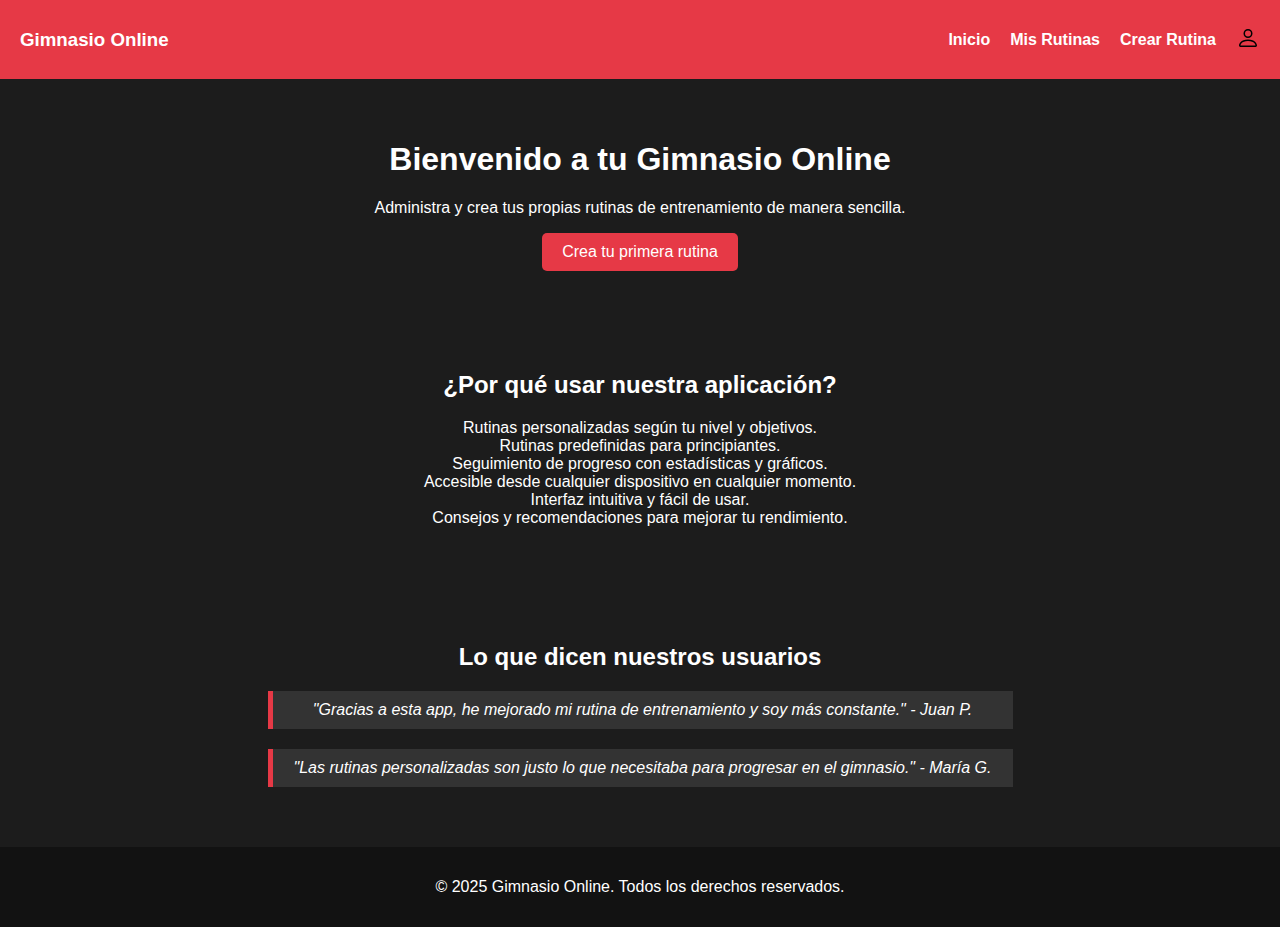
==== index.html @ 4e16753c "Add files via upload" ====
<!DOCTYPE html>
<html lang="es">
  <head>
    <meta charset="UTF-8" />
    <meta name="viewport" content="width=device-width, initial-scale=1.0" />
    <title>Gimnasio - Crea tu Rutina</title>
    <!-- Favicon -->
    <link
      rel="icon"
      type="image/png"
      sizes="56x56"
      href="assets/img/logo.png"
    />
    <!-- CSS -->
    <link rel="stylesheet" href="assets/css/styles.css" />
    <!-- CSS responsive -->
     <link rel="stylesheet" href="assets/css/responsive.css">
    <!-- Jquery -->
    <script src="https://code.jquery.com/jquery-3.6.0.min.js"></script>
    <!-- Js -->
    <script src="assets/js/script.js"></script>
  </head>
  <body>
    <header>
      <h3><a href="index.html" class="titulo">Gimnasio Online</a></h3>
      <nav>
        <ul>
          <li><a href="index.html">Inicio</a></li>
          <li><a href="rutinas.html">Mis Rutinas</a></li>
          <li><a href="crear_rutina.html">Crear Rutina</a></li>
          <li>
            <a href="inicio_sesion.html"
              ><img
                src="assets/img/person.svg"
                alt="Iniciar sesión"
                class="icono-sesion"
            /></a>
          </li>
        </ul>
      </nav>
    </header>

    <main>
      <section id="inicio">
        <h1>Bienvenido a tu Gimnasio Online</h1>
        <p>
          Administra y crea tus propias rutinas de entrenamiento de manera
          sencilla.
        </p>
        <button>
          <a href="crear_rutina.html" class="btn"
            >Crea tu primera rutina</a
          >
        </button>
      </section>

      <section id="beneficios">
        <h2>¿Por qué usar nuestra aplicación?</h2>
        <ul>
          <li>Rutinas personalizadas según tu nivel y objetivos.</li>
          <li>Rutinas predefinidas para principiantes.</li>
          <li>Seguimiento de progreso con estadísticas y gráficos.</li>
          <li>Accesible desde cualquier dispositivo en cualquier momento.</li>
          <li>Interfaz intuitiva y fácil de usar.</li>
          <li>Consejos y recomendaciones para mejorar tu rendimiento.</li>
        </ul>
      </section>

      <section id="testimonios">
        <h2>Lo que dicen nuestros usuarios</h2>
        <blockquote>
          "Gracias a esta app, he mejorado mi rutina de entrenamiento y soy más
          constante." - Juan P.
        </blockquote>
        <blockquote>
          "Las rutinas personalizadas son justo lo que necesitaba para progresar
          en el gimnasio." - María G.
        </blockquote>
      </section>
    </main>

    <footer>
      <p>&copy; 2025 Gimnasio Online. Todos los derechos reservados.</p>
    </footer>
  </body>
</html>
---- assets/css/styles.css ----
body {
  background-color: #1c1c1c;
  color: #ffffff;
  font-family: Arial, sans-serif;
  margin: 0;
  padding: 0;
}

header {
  background-color: #e63946;
  color: white;
  display: flex;
  position: sticky;
  top: 0;
  align-items: center;
  justify-content: space-between;
  padding: 10px 20px;
}

.titulo {
  text-decoration: none;
  color: white;
}

nav ul {
  list-style: none;
  margin: 0;
  padding: 0;
  display: flex;
  align-items: center;
  gap: 20px;
}

nav ul li a {
  text-decoration: none;
  color: white;
  font-weight: bold;
  transition: color 0.3s;
}

nav ul li a:hover {
  color: #ffc107;
}

.icono-sesion {
  width: 24px;
  height: 24px;
}

button {
  background-color: #e63946;
  color: white;
  padding: 10px 20px;
  border: none;
  border-radius: 5px;
  cursor: pointer;
  font-size: 16px;
  transition: background 0.3s;
}

button a {
  text-decoration: none;
  color: white;
}

button:hover {
  background-color: #b22222;
}

#inicio,
#beneficios,
#testimonios {
  text-align: center;
  padding: 40px;
}

ul {
  list-style-type: none;
  padding: 0;
}

blockquote {
  font-style: italic;
  background: #333;
  padding: 10px;
  border-left: 5px solid #e63946;
  margin: 20px auto;
  width: 60%;
}
.inicio-sesion {
  display: flex;
  justify-content: center;
  align-items: center;
  height: 100vh;
}

.registro {
  display: none;
}

.login,
.registro {
  background-color: #121212;
  border-radius: 10px;
  padding: 40px;
  box-shadow: 0 4px 8px rgba(0, 0, 0, 0.3);
  width: 100%;
  max-width: 400px;
  margin: auto;
}

.formulario {
  display: flex;
  flex-direction: column;
  align-items: center;
}

.input-group {
  width: 100%;
  margin-bottom: 20px;
}

.input-group label {
  color: #f2f2f2;
  display: block;
  margin-bottom: 5px;
}

.input-group input {
  width: 100%;
  padding: 10px;
  border: 2px solid #0077b6;
  border-radius: 5px;
  background-color: #333;
  color: #f2f2f2;
}

.input-group input:focus {
  border-color: #e63946;
  outline: none;
}

.opciones {
  display: flex;
  justify-content: center;
  width: 100%;
  margin-bottom: 20px;
  color: #f2f2f2;
}

.olvidado-contraseña {
  text-decoration: none;
  color: white;
  margin: 5px;
}

.olvidado-contraseña:hover {
  text-decoration: underline;
}

.registrar span,
.inicio span {
  color: #e63946;
}

.registrar span:hover,
.inicio span:hover {
  text-decoration: underline;
}

footer {
  background-color: #121212;
  color: white;
  text-align: center;
  padding: 15px 0;
}
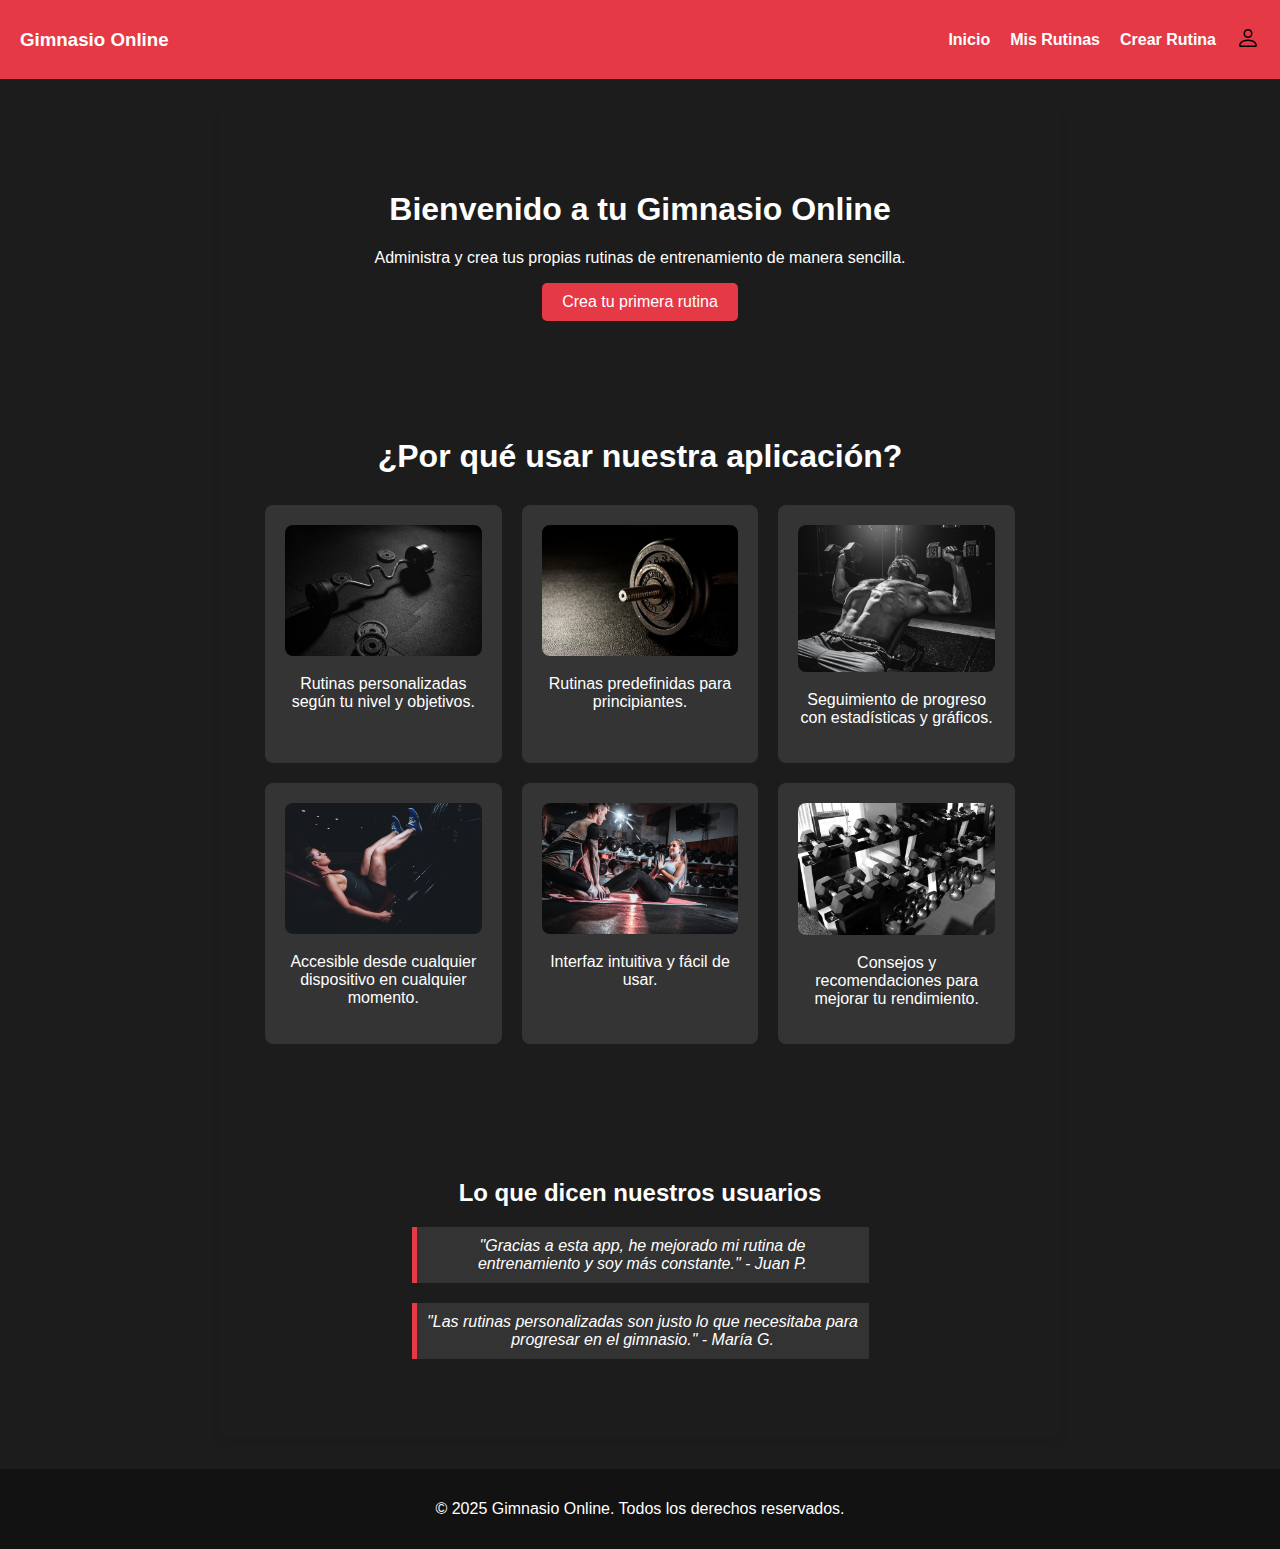
==== commit b48bd3a4: "Add files via upload" ====
--- a/index.html
+++ b/index.html
@@ -14,7 +14,7 @@
     <!-- CSS -->
     <link rel="stylesheet" href="assets/css/styles.css" />
     <!-- CSS responsive -->
-     <link rel="stylesheet" href="assets/css/responsive.css">
+    <link rel="stylesheet" href="assets/css/responsive.css">
     <!-- Jquery -->
     <script src="https://code.jquery.com/jquery-3.6.0.min.js"></script>
     <!-- Js -->
@@ -24,21 +24,19 @@
     <header>
       <h3><a href="index.html" class="titulo">Gimnasio Online</a></h3>
       <nav>
-        <ul>
-          <li><a href="index.html">Inicio</a></li>
-          <li><a href="rutinas.html">Mis Rutinas</a></li>
-          <li><a href="crear_rutina.html">Crear Rutina</a></li>
-          <li>
-            <a href="inicio_sesion.html"
-              ><img
-                src="assets/img/person.svg"
-                alt="Iniciar sesión"
-                class="icono-sesion"
-            /></a>
-          </li>
-        </ul>
+          <ul>
+              <li><a href="index.html">Inicio</a></li>
+              <li><a href="rutinas.html">Mis Rutinas</a></li>
+              <li><a href="crear_rutina.html">Crear Rutina</a></li>
+              <li>
+                  <a href="inicio_sesion.html"><img
+                          src="assets/img/person.svg"
+                          alt="Iniciar sesión"
+                          class="icono-sesion" /></a>
+              </li>
+          </ul>
       </nav>
-    </header>
+  </header>
 
     <main>
       <section id="inicio">
@@ -48,22 +46,38 @@
           sencilla.
         </p>
         <button>
-          <a href="crear_rutina.html" class="btn"
-            >Crea tu primera rutina</a
-          >
+          <a href="crear_rutina.html" class="btn">Crea tu primera rutina</a>
         </button>
       </section>
 
       <section id="beneficios">
         <h2>¿Por qué usar nuestra aplicación?</h2>
-        <ul>
-          <li>Rutinas personalizadas según tu nivel y objetivos.</li>
-          <li>Rutinas predefinidas para principiantes.</li>
-          <li>Seguimiento de progreso con estadísticas y gráficos.</li>
-          <li>Accesible desde cualquier dispositivo en cualquier momento.</li>
-          <li>Interfaz intuitiva y fácil de usar.</li>
-          <li>Consejos y recomendaciones para mejorar tu rendimiento.</li>
-        </ul>
+        <div class="beneficio-container">
+          <div class="beneficio-item">
+            <img src="assets/img/dumbbell-1966247_1280.jpg" alt="Rutinas personalizadas" />
+            <p>Rutinas personalizadas según tu nivel y objetivos.</p>
+          </div>
+          <div class="beneficio-item">
+            <img src="assets/img/fitness-1882721_1280.jpg" alt="Rutinas predefinidas" />
+            <p>Rutinas predefinidas para principiantes.</p>
+          </div>
+          <div class="beneficio-item">
+            <img src="assets/img/man-5883500_1280.jpg" alt="Seguimiento de progreso" />
+            <p>Seguimiento de progreso con estadísticas y gráficos.</p>
+          </div>
+          <div class="beneficio-item">
+            <img src="assets/img/training-828760_1280.jpg" alt="Accesibilidad" />
+            <p>Accesible desde cualquier dispositivo en cualquier momento.</p>
+          </div>
+          <div class="beneficio-item">
+            <img src="assets/img/man-5886574_1280.jpg" alt="Interfaz intuitiva" />
+            <p>Interfaz intuitiva y fácil de usar.</p>
+          </div>
+          <div class="beneficio-item">
+            <img src="assets/img/crossfit-1126999_1280.jpg" alt="Consejos y recomendaciones" />
+            <p>Consejos y recomendaciones para mejorar tu rendimiento.</p>
+          </div>
+        </div>
       </section>
 
       <section id="testimonios">
--- a/assets/css/styles.css
+++ b/assets/css/styles.css
@@ -47,9 +47,46 @@
   height: 24px;
 }
 
+main {
+  width: 80%;
+  max-width: 800px;
+  margin: 30px auto;
+  padding: 20px;
+  border-radius: 8px;
+  box-shadow: 0 4px 8px rgba(0, 0, 0, 0.1);
+}
+
+h2 {
+  text-align: center;
+}
+
+form {
+  display: flex;
+  flex-direction: column;
+  gap: 20px;
+}
+
+label {
+  font-size: 16px;
+  margin-bottom: 8px;
+}
+
+input, select {
+  padding: 12px;
+  font-size: 16px;
+  border: 1px solid #ccc;
+  border-radius: 4px;
+  background-color: #333;
+  box-sizing: border-box;
+}
+
+select {
+  background-color: #333;
+}
+
 button {
   background-color: #e63946;
-  color: white;
+  color: #333;
   padding: 10px 20px;
   border: none;
   border-radius: 5px;
@@ -87,6 +124,7 @@
   margin: 20px auto;
   width: 60%;
 }
+
 .inicio-sesion {
   display: flex;
   justify-content: center;
@@ -168,6 +206,118 @@
   text-decoration: underline;
 }
 
+#beneficios {
+  text-align: center;
+  padding: 50px 0;
+  background-color: #1c1c1c;
+}
+
+#beneficios h2 {
+  font-size: 2rem;
+  margin-bottom: 30px;
+}
+
+.beneficio-container {
+  display: grid;
+  grid-template-columns: repeat(2, 1fr);
+  margin: 25px;
+  gap: 20px;
+  justify-items: center;
+}
+
+.beneficio-item {
+  background-color: #353434;
+  padding: 20px;
+  border-radius: 8px;
+  text-align: center;
+}
+
+.beneficio-item img {
+  width: 100%;
+  height: auto;
+  border-radius: 8px;
+}
+
+.beneficio-item p {
+  margin-top: 15px;
+  font-size: 1rem;
+}
+
+#advertencias {
+  background-color: #fdd835;
+  padding: 10px;
+  border-radius: 4px;
+  color: #333;
+  font-size: 14px;
+  margin-top: 10px;
+}
+
+#advertencias p {
+  margin: 0;
+}
+
+#advertencias em {
+  font-weight: bold;
+}
+
+#crear-rutina {
+  text-align: center;
+  padding: 40px;
+  background-color: #1c1c1c;
+}
+
+#crear-rutina form {
+  max-width: 600px;
+  margin: auto;
+  background-color: #333;
+  padding: 20px;
+  border-radius: 10px;
+  box-shadow: 0 4px 8px rgba(0, 0, 0, 0.3);
+}
+
+.input-group {
+  width: 100%;
+  margin-bottom: 20px;
+}
+
+.input-group label {
+  display: block;
+  color: #f2f2f2;
+  margin-bottom: 5px;
+}
+
+.input-group input,
+.input-group select {
+  width: 100%;
+  padding: 10px;
+  border: 2px solid #0077b6;
+  border-radius: 5px;
+  background-color: #333;
+  color: #f2f2f2;
+}
+
+.input-group input:focus,
+.input-group select:focus {
+  border-color: #e63946;
+  outline: none;
+}
+
+button {
+  background-color: #e63946;
+  color: white;
+  padding: 10px 20px;
+  border: none;
+  border-radius: 5px;
+  cursor: pointer;
+  font-size: 16px;
+  transition: background 0.3s;
+}
+
+button:hover {
+  background-color: #b22222;
+}
+
+
 footer {
   background-color: #121212;
   color: white;
--- a/assets/css/responsive.css
+++ b/assets/css/responsive.css
@@ -0,0 +1,30 @@
+@media (min-width: 1200px) and (max-width: 1600px) {
+    .beneficio-container {
+        grid-template-columns: repeat(3, 1fr);
+      }
+}
+
+@media (max-width: 768px) {
+    main {
+      width: 90%;
+    }
+  
+    header h3 {
+      font-size: 20px;
+    }
+  
+    form {
+      gap: 15px;
+    }
+  
+    button {
+      font-size: 14px;
+      padding: 10px;
+    }
+  }
+  
+@media (max-width: 480px){
+    .beneficio-container{
+        grid-template-columns: repeat(1, 1fr);
+    }
+}